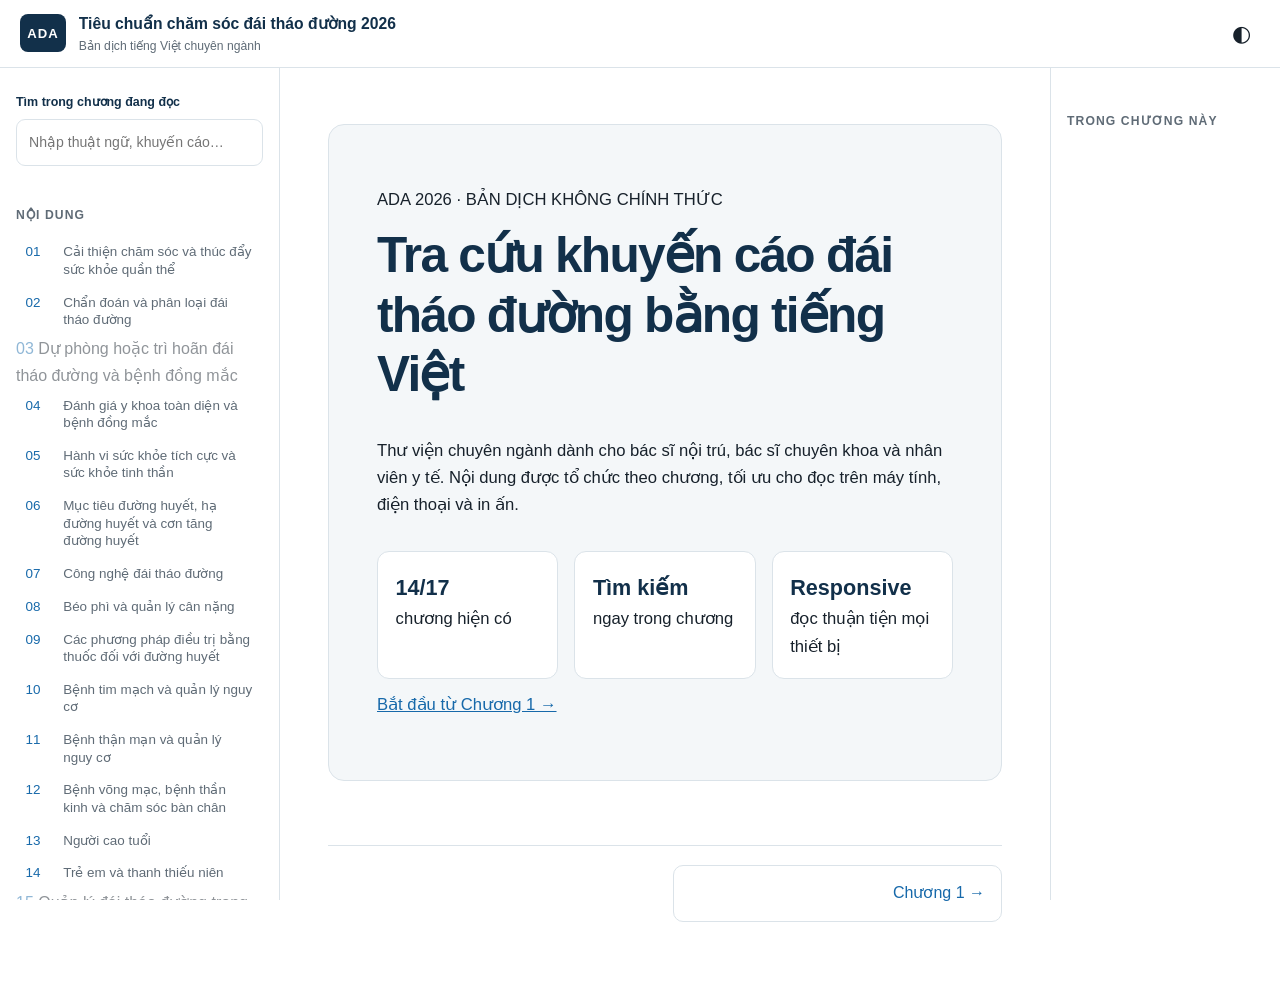
==== index.html @ 83420892 "Make GitHub Pages work from repository root" ====
<!doctype html>
<html lang="vi">
<head>
  <meta charset="utf-8">
  <meta name="viewport" content="width=device-width, initial-scale=1">
  <meta name="description" content="Bản dịch tiếng Việt chuyên ngành của Standards of Care in Diabetes 2026.">
  <title>ADA 2026 | Bản dịch tiếng Việt chuyên ngành</title>
  <link rel="stylesheet" href="assets/styles.css">
</head>
<body>
  <a class="skip-link" href="#document">Đi đến nội dung</a>
  <header class="topbar">
    <button class="menu-button" id="menuButton" aria-label="Mở mục lục" aria-expanded="false">☰</button>
    <a class="brand" href="#/">
      <span class="brand-mark">ADA</span>
      <span><strong>Tiêu chuẩn chăm sóc đái tháo đường 2026</strong><small>Bản dịch tiếng Việt chuyên ngành</small></span>
    </a>
    <button class="theme-button" id="themeButton" aria-label="Đổi giao diện sáng tối">◐</button>
  </header>

  <div class="app-shell">
    <aside class="sidebar" id="sidebar">
      <div class="search-box">
        <label for="searchInput">Tìm trong chương đang đọc</label>
        <input id="searchInput" type="search" placeholder="Nhập thuật ngữ, khuyến cáo…" autocomplete="off">
        <p id="searchStatus" class="search-status" aria-live="polite"></p>
      </div>
      <nav aria-label="Mục lục các chương">
        <h2>Nội dung</h2>
        <ol id="chapterList" class="chapter-list"></ol>
      </nav>
      <div class="sidebar-note">
        <strong>Lưu ý chuyên môn</strong>
        <p>Bản dịch không chính thức, phục vụ học tập. Quyết định điều trị cần dựa trên bản gốc và bối cảnh lâm sàng.</p>
      </div>
    </aside>

    <main class="main" id="main">
      <div class="reading-progress" id="readingProgress"></div>
      <article id="document" class="document" tabindex="-1">
        <div class="loading">Đang tải nội dung…</div>
      </article>
      <nav class="pager" aria-label="Điều hướng chương">
        <a id="previousChapter" class="pager-link" href="#"></a>
        <a id="nextChapter" class="pager-link next" href="#"></a>
      </nav>
    </main>

    <aside class="on-page" aria-label="Mục lục trong chương">
      <h2>Trong chương này</h2>
      <nav id="onPageNav"></nav>
    </aside>
  </div>
  <div class="backdrop" id="backdrop"></div>
  <script src="assets/app.js"></script>
</body>
</html>
---- assets/styles.css ----
:root {
  color-scheme: light;
  --navy: #12304a;
  --blue: #1769aa;
  --cyan: #0b8793;
  --gold: #b8860b;
  --ink: #17212b;
  --muted: #5f6b76;
  --line: #dbe3e9;
  --paper: #fff;
  --wash: #f4f7f9;
  --recommendation: #eef7fb;
  --shadow: 0 10px 30px rgba(18, 48, 74, .09);
}

html[data-theme="dark"] {
  color-scheme: dark;
  --navy: #d8ebff;
  --blue: #77bfff;
  --cyan: #69d6df;
  --gold: #f4c75b;
  --ink: #edf3f7;
  --muted: #aab9c5;
  --line: #314353;
  --paper: #101820;
  --wash: #17232d;
  --recommendation: #142d3a;
  --shadow: none;
}

* { box-sizing: border-box; }
html { scroll-behavior: smooth; }
body { margin: 0; background: var(--paper); color: var(--ink); font-family: Arial, "Segoe UI", sans-serif; line-height: 1.65; }
a { color: var(--blue); }
.skip-link { position: fixed; left: 1rem; top: -4rem; z-index: 100; background: var(--paper); padding: .7rem 1rem; border: 2px solid var(--blue); }
.skip-link:focus { top: 1rem; }
.topbar { position: sticky; top: 0; z-index: 30; height: 68px; display: flex; align-items: center; gap: 1rem; padding: 0 1.25rem; background: color-mix(in srgb, var(--paper) 93%, transparent); border-bottom: 1px solid var(--line); backdrop-filter: blur(14px); }
.brand { display: flex; align-items: center; gap: .8rem; color: var(--ink); text-decoration: none; min-width: 0; }
.brand-mark { display: grid; place-items: center; width: 46px; height: 38px; border-radius: 8px; background: var(--navy); color: var(--paper); font-size: .82rem; font-weight: 800; letter-spacing: .08em; }
.brand strong, .brand small { display: block; white-space: nowrap; overflow: hidden; text-overflow: ellipsis; }
.brand strong { font-size: .98rem; color: var(--navy); }
.brand small { color: var(--muted); font-size: .76rem; }
.menu-button, .theme-button { border: 0; background: transparent; color: var(--ink); font-size: 1.35rem; cursor: pointer; padding: .55rem; border-radius: 8px; }
.theme-button { margin-left: auto; }
.menu-button { display: none; }
.menu-button:hover, .theme-button:hover { background: var(--wash); }

.app-shell { display: grid; grid-template-columns: 280px minmax(0, 850px) 230px; justify-content: center; gap: 2rem; }
.sidebar, .on-page { position: sticky; top: 68px; height: calc(100vh - 68px); overflow: auto; padding: 1.5rem 1rem 2rem; }
.sidebar { border-right: 1px solid var(--line); }
.on-page { border-left: 1px solid var(--line); }
.sidebar h2, .on-page h2 { margin: 1.2rem 0 .65rem; color: var(--muted); font-size: .76rem; letter-spacing: .09em; text-transform: uppercase; }
.search-box label { display: block; margin-bottom: .4rem; font-size: .78rem; font-weight: 700; color: var(--navy); }
.search-box input { width: 100%; border: 1px solid var(--line); border-radius: 9px; background: var(--paper); color: var(--ink); padding: .68rem .75rem; font: inherit; font-size: .88rem; }
.search-box input:focus { outline: 3px solid color-mix(in srgb, var(--blue) 25%, transparent); border-color: var(--blue); }
.search-status { min-height: 1.2em; margin: .35rem 0 0; color: var(--muted); font-size: .75rem; }
.chapter-list { list-style: none; margin: 0; padding: 0; }
.chapter-list a { display: grid; grid-template-columns: 2rem 1fr; gap: .35rem; padding: .48rem .6rem; border-radius: 8px; color: var(--muted); font-size: .84rem; line-height: 1.3; text-decoration: none; }
.chapter-list a:hover { background: var(--wash); color: var(--blue); }
.chapter-list a.active { background: var(--recommendation); color: var(--navy); font-weight: 700; }
.chapter-list .number { color: var(--blue); font-variant-numeric: tabular-nums; }
.chapter-list .unavailable { opacity: .48; cursor: default; }
.sidebar-note { margin-top: 1.5rem; padding: .9rem; border-left: 3px solid var(--gold); background: var(--wash); font-size: .78rem; }
.sidebar-note p { margin: .35rem 0 0; }

.main { min-width: 0; padding: 0 1rem 4rem; }
.reading-progress { position: fixed; top: 67px; left: 0; z-index: 40; width: 0; height: 3px; background: linear-gradient(90deg, var(--blue), var(--cyan)); }
.document { padding-top: 3.5rem; font-family: Arial, "Segoe UI", sans-serif; font-size: 1.04rem; }
.document > :first-child { margin-top: 0; }
.document h1, .document h2, .document h3 { font-family: Inter, "Segoe UI", Arial, sans-serif; line-height: 1.2; color: var(--navy); scroll-margin-top: 88px; }
.document h1 { margin: 0 0 2rem; padding-bottom: 1rem; border-bottom: 1px solid var(--line); font-size: clamp(2rem, 4vw, 3.1rem); letter-spacing: -.035em; }
.document h2 { margin: 3.2rem 0 1rem; font-size: 1.65rem; }
.document h3 { margin: 2rem 0 .8rem; color: var(--blue); font-size: 1.2rem; }
.document p { margin: .8rem 0; text-align: left; hyphens: none; letter-spacing: normal; word-spacing: normal; }
.document strong { color: var(--navy); }
.document blockquote { margin: 1.4rem 0; padding: .5rem 1.2rem; border-left: 4px solid var(--cyan); background: var(--recommendation); }
.document ul, .document ol { padding-left: 1.45rem; }
.document li { margin: .35rem 0; }
.table-wrap { max-width: 100%; overflow-x: auto; margin: 1.4rem 0 2rem; border: 1px solid var(--line); border-radius: 10px; box-shadow: var(--shadow); }
.document table { width: 100%; border-collapse: collapse; min-width: 680px; font-family: Inter, "Segoe UI", Arial, sans-serif; font-size: .82rem; line-height: 1.4; }
.document th { background: var(--navy); color: var(--paper); text-align: left; }
.document th, .document td { padding: .7rem .75rem; border: 1px solid var(--line); vertical-align: top; }
.document tr:nth-child(even) td { background: var(--wash); }
.document mark { background: #ffe58f; color: #171717; padding: 0 .08em; border-radius: 2px; }
.loading, .error, .landing { padding: 3rem; border: 1px solid var(--line); border-radius: 16px; background: var(--wash); font-family: Inter, "Segoe UI", Arial, sans-serif; }
.landing h1 { border: 0; padding: 0; }
.landing-grid { display: grid; grid-template-columns: repeat(3, 1fr); gap: 1rem; margin-top: 2rem; }
.landing-card { padding: 1.1rem; border: 1px solid var(--line); border-radius: 12px; background: var(--paper); }
.landing-card strong { display: block; font-size: 1.35rem; }
.pager { display: grid; grid-template-columns: 1fr 1fr; gap: 1rem; margin-top: 4rem; padding-top: 1.2rem; border-top: 1px solid var(--line); }
.pager-link { padding: .9rem 1rem; border: 1px solid var(--line); border-radius: 10px; text-decoration: none; }
.pager-link:empty { visibility: hidden; }
.pager-link.next { text-align: right; }
.on-page nav a { display: block; padding: .28rem 0 .28rem .7rem; border-left: 2px solid var(--line); color: var(--muted); font-size: .78rem; line-height: 1.35; text-decoration: none; }
.on-page nav a:hover { color: var(--blue); border-color: var(--blue); }
.backdrop { display: none; }

@media (max-width: 1180px) {
  .app-shell { grid-template-columns: 260px minmax(0, 850px); }
  .on-page { display: none; }
}
@media (max-width: 780px) {
  .menu-button { display: block; }
  .app-shell { display: block; }
  .sidebar { position: fixed; z-index: 50; top: 68px; left: 0; width: min(88vw, 330px); transform: translateX(-105%); transition: transform .22s ease; background: var(--paper); box-shadow: var(--shadow); }
  .sidebar.open { transform: translateX(0); }
  .backdrop.open { display: block; position: fixed; inset: 68px 0 0; z-index: 45; background: rgba(0,0,0,.35); }
  .brand strong { font-size: .85rem; }
  .brand small { display: none; }
  .document { padding-top: 2rem; font-size: 1rem; }
  .document p { text-align: left; }
  .landing-grid { grid-template-columns: 1fr; }
}
@media print {
  .topbar, .sidebar, .on-page, .pager, .reading-progress { display: none !important; }
  .app-shell { display: block; }
  .main { padding: 0; }
  .document { font-size: 10.5pt; }
  .document h2, .document h3 { break-after: avoid; }
  .table-wrap { overflow: visible; box-shadow: none; }
  .document table { min-width: 0; font-size: 7.5pt; }
}
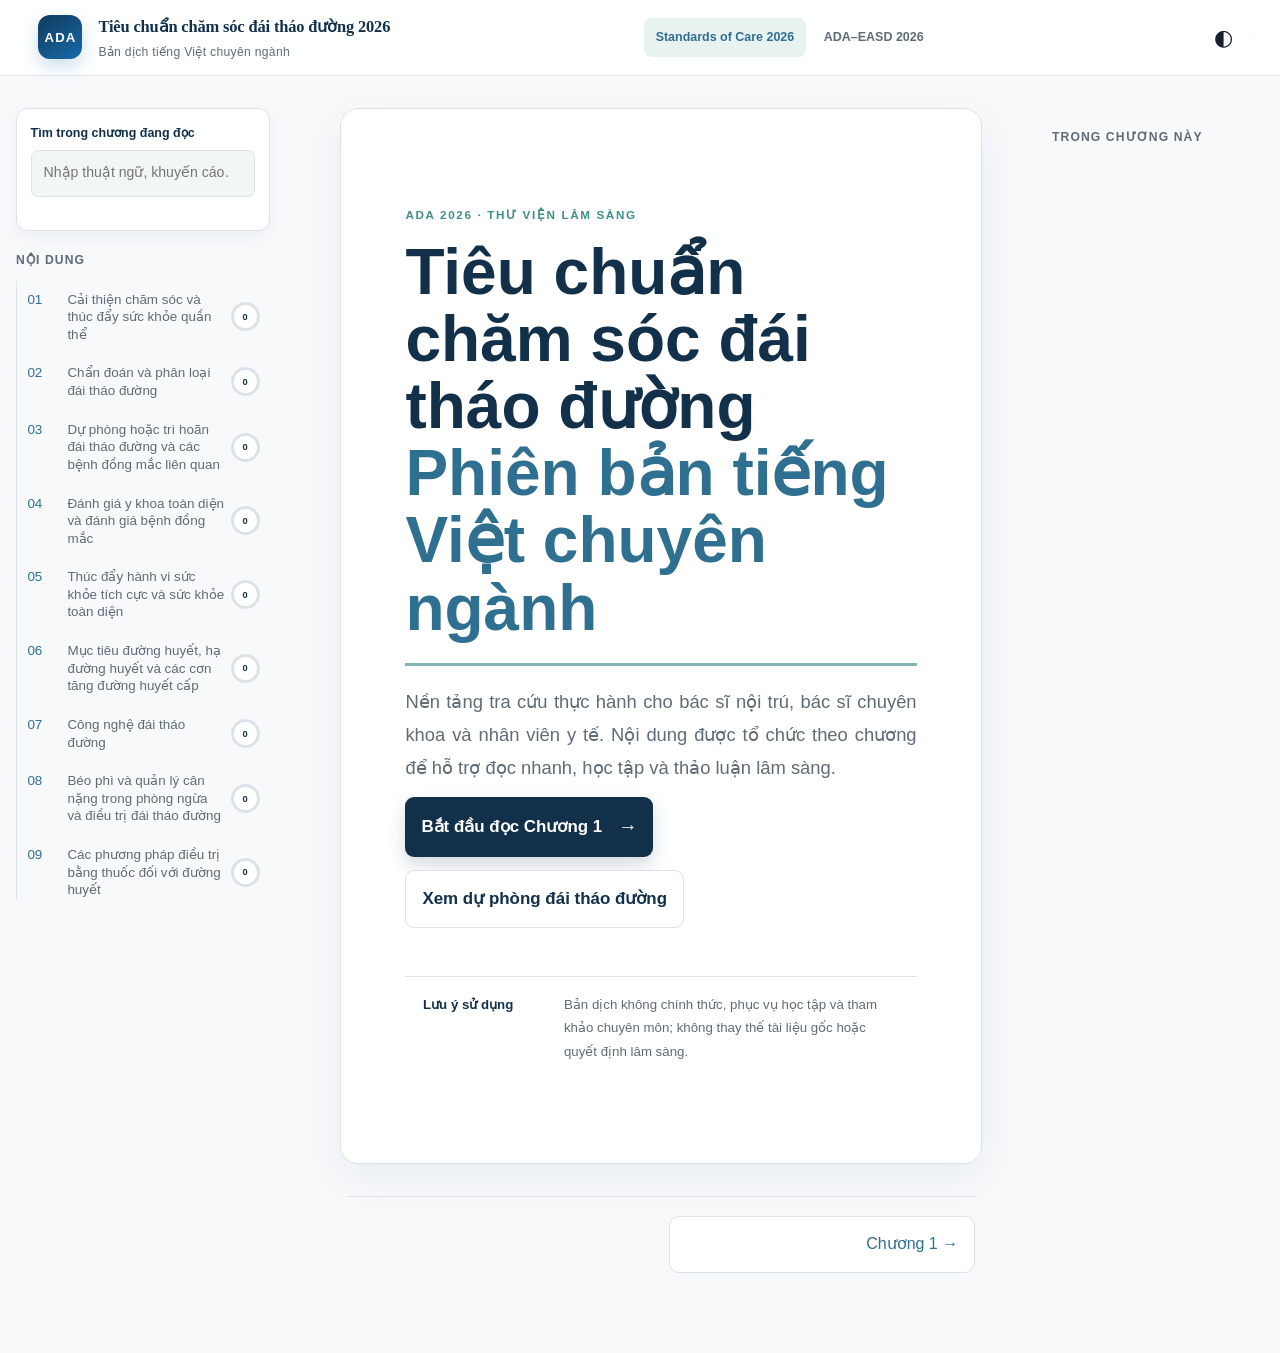
==== commit 12dbaaec: "Add ADA EASD consensus translation tab" ====
--- a/index.html
+++ b/index.html
@@ -15,6 +15,10 @@
       <span class="brand-mark">ADA</span>
       <span><strong>Tiêu chuẩn chăm sóc đái tháo đường 2026</strong><small>Bản dịch tiếng Việt chuyên ngành</small></span>
     </a>
+    <nav class="top-tabs" aria-label="Tài liệu">
+      <a class="top-tab active" href="#/">Standards of Care 2026</a>
+      <a class="top-tab" href="consensus.html">ADA–EASD 2026</a>
+    </nav>
     <button class="theme-button" id="themeButton" aria-label="Đổi giao diện sáng tối">◐</button>
   </header>
 
--- a/assets/styles.css
+++ b/assets/styles.css
@@ -1,15 +1,15 @@
 :root {
   color-scheme: light;
   --navy: #12304a;
-  --blue: #1769aa;
-  --cyan: #0b8793;
-  --gold: #b8860b;
+  --blue: #2f6f8f;
+  --cyan: #3d8f8a;
+  --gold: #c4873d;
   --ink: #17212b;
   --muted: #5f6b76;
   --line: #dbe3e9;
   --paper: #fff;
-  --wash: #f4f7f9;
-  --recommendation: #eef7fb;
+  --wash: #f1f7f5;
+  --recommendation: #edf8f4;
   --shadow: 0 10px 30px rgba(18, 48, 74, .09);
 }
 
@@ -54,6 +54,7 @@
 .search-box input { width: 100%; border: 1px solid var(--line); border-radius: 9px; background: var(--paper); color: var(--ink); padding: .68rem .75rem; font: inherit; font-size: .88rem; }
 .search-box input:focus { outline: 3px solid color-mix(in srgb, var(--blue) 25%, transparent); border-color: var(--blue); }
 .search-status { min-height: 1.2em; margin: .35rem 0 0; color: var(--muted); font-size: .75rem; }
+.global-results { max-height: 48vh; margin-top: .65rem; overflow: auto; border-top: 1px solid var(--line); }.global-results a { display: block; padding: .55rem .25rem; border-bottom: 1px solid var(--line); color: var(--ink); text-decoration: none; font-size: .74rem; line-height: 1.35; }.global-results a:hover { background: var(--wash); }.global-results strong, .global-results span { display: block; }.global-results strong { color: var(--cyan); font-size: .7rem; }.global-results p { margin: .6rem 0; color: var(--muted); font-size: .75rem; }
 .chapter-list { list-style: none; margin: 0; padding: 0; }
 .chapter-list a { display: grid; grid-template-columns: 2rem 1fr; gap: .35rem; padding: .48rem .6rem; border-radius: 8px; color: var(--muted); font-size: .84rem; line-height: 1.3; text-decoration: none; }
 .chapter-list a:hover { background: var(--wash); color: var(--blue); }
@@ -67,6 +68,16 @@
 .reading-progress { position: fixed; top: 67px; left: 0; z-index: 40; width: 0; height: 3px; background: linear-gradient(90deg, var(--blue), var(--cyan)); }
 .document { padding-top: 3.5rem; font-family: Arial, "Segoe UI", sans-serif; font-size: 1.04rem; }
 .document > :first-child { margin-top: 0; }
+.chapter-tools { position: sticky; top: 88px; z-index: 8; display: flex; align-items: center; gap: .75rem; margin: -2rem 0 2rem; padding: .7rem .8rem .7rem .95rem; border: 1px solid color-mix(in srgb, #fff 70%, var(--cyan)); border-radius: 16px; background: color-mix(in srgb, var(--paper) 58%, transparent); box-shadow: 0 12px 28px rgba(18,48,74,.1), inset 0 1px 0 rgba(255,255,255,.8); backdrop-filter: blur(18px) saturate(155%); -webkit-backdrop-filter: blur(18px) saturate(155%); overflow: hidden; font-size: .8rem; }
+.chapter-tools::before { content: ""; position: absolute; inset: 0; pointer-events: none; background: linear-gradient(110deg, rgba(255,255,255,.34), transparent 38%, rgba(61,143,138,.08)); }
+.chapter-tools > * { position: relative; z-index: 1; }
+.chapter-tools label { display: inline-flex; align-items: center; gap: .45rem; color: var(--navy); font-weight: 700; }
+.chapter-tools input { width: 1rem; height: 1rem; accent-color: var(--cyan); }
+.chapter-tools button { margin-left: auto; border: 1px solid color-mix(in srgb, var(--gold) 55%, var(--line)); border-radius: 7px; padding: .42rem .65rem; background: color-mix(in srgb, var(--gold) 13%, var(--paper)); color: #8a5a21; cursor: pointer; font: inherit; font-weight: 700; }
+.chapter-tools button:hover { border-color: var(--gold); background: color-mix(in srgb, var(--gold) 22%, var(--paper)); }
+.progress-ring { --progress: 0deg; display: grid; place-items: center; width: 39px; height: 39px; border-radius: 50%; background: conic-gradient(var(--cyan) var(--progress), var(--line) 0); position: relative; font-size: .62rem; font-weight: 800; color: var(--navy); }
+.progress-ring::after { content: ""; position: absolute; inset: 4px; border-radius: 50%; background: var(--paper); }
+.progress-ring span { position: relative; z-index: 1; }
 .document h1, .document h2, .document h3 { font-family: Inter, "Segoe UI", Arial, sans-serif; line-height: 1.2; color: var(--navy); scroll-margin-top: 88px; }
 .document h1 { margin: 0 0 2rem; padding-bottom: 1rem; border-bottom: 1px solid var(--line); font-size: clamp(2rem, 4vw, 3.1rem); letter-spacing: -.035em; }
 .document h2 { margin: 3.2rem 0 1rem; font-size: 1.65rem; }
@@ -82,6 +93,9 @@
 .document th, .document td { padding: .7rem .75rem; border: 1px solid var(--line); vertical-align: top; }
 .document tr:nth-child(even) td { background: var(--wash); }
 .document mark { background: #ffe58f; color: #171717; padding: 0 .08em; border-radius: 2px; }
+.highlight-toolbar { position: absolute; z-index: 100; border: 1px solid var(--line); border-radius: 7px; padding: .42rem .65rem; background: var(--navy); color: #fff; box-shadow: var(--shadow); cursor: pointer; font: 700 .8rem Inter, sans-serif; }
+.highlight-toolbar[hidden] { display: none; }
+.document mark.user-highlight { background: #ffe58f; color: inherit; }
 .loading, .error, .landing { padding: 3rem; border: 1px solid var(--line); border-radius: 16px; background: var(--wash); font-family: Inter, "Segoe UI", Arial, sans-serif; }
 .landing h1 { border: 0; padding: 0; }
 .landing-grid { display: grid; grid-template-columns: repeat(3, 1fr); gap: 1rem; margin-top: 2rem; }
@@ -95,9 +109,84 @@
 .on-page nav a:hover { color: var(--blue); border-color: var(--blue); }
 .backdrop { display: none; }
 
+/* Clinical knowledge-base visual system */
+body { background: #f7f9fb; font-family: "Segoe UI", Arial, sans-serif; }
+.topbar { height: 76px; padding: 0 clamp(1rem, 3vw, 3rem); background: color-mix(in srgb, var(--paper) 88%, transparent); border-bottom: 1px solid color-mix(in srgb, var(--line) 75%, transparent); }
+.brand { gap: 1rem; }
+.brand-mark { width: 44px; height: 44px; border-radius: 12px; background: linear-gradient(145deg, #103b5c, #1769aa); box-shadow: 0 7px 18px rgba(23,105,170,.22); }
+.brand strong { font-family: Georgia, "Times New Roman", serif; font-size: 1.03rem; letter-spacing: -.01em; }
+.brand small { margin-top: .1rem; letter-spacing: .025em; }
+.app-shell { grid-template-columns: 286px minmax(0, 880px) 244px; gap: clamp(1.25rem, 3vw, 3rem); max-width: 1510px; margin: 0 auto; }
+.sidebar, .on-page { top: 76px; height: calc(100vh - 76px); padding-top: 2rem; }
+.sidebar { border-right: 0; }
+.on-page { border-left: 0; }
+.search-box { padding: .85rem; border: 1px solid var(--line); background: var(--paper); border-radius: 12px; box-shadow: 0 5px 16px rgba(18,48,74,.05); }
+.search-box input { border-radius: 7px; background: var(--wash); }
+.chapter-list { border-left: 1px solid var(--line); }
+.chapter-list a { grid-template-columns: 2.15rem minmax(0, 1fr) auto; margin: .1rem 0; padding: .62rem .65rem; border-radius: 0 8px 8px 0; }
+.chapter-progress { --chapter-progress: 0deg; align-self: center; display: grid; place-items: center; width: 29px; height: 29px; flex: 0 0 29px; border-radius: 50%; background: conic-gradient(var(--cyan) var(--chapter-progress), var(--line) 0); color: var(--navy); font-size: .58rem; font-variant-numeric: tabular-nums; font-weight: 800; position: relative; }
+.chapter-progress::after { content: ""; position: absolute; inset: 3px; border-radius: 50%; background: var(--paper); }
+.chapter-progress span { position: relative; z-index: 1; }
+.chapter-list a.active .chapter-progress { color: var(--cyan); }
+.chapter-list a.active { box-shadow: inset 3px 0 0 var(--cyan); background: linear-gradient(90deg, var(--recommendation), transparent); }
+.sidebar-note { border: 1px solid color-mix(in srgb, var(--gold) 35%, var(--line)); border-left: 3px solid var(--gold); border-radius: 0 10px 10px 0; background: color-mix(in srgb, #fff9e8 60%, var(--paper)); }
+.main { padding: 0 1rem 5rem; }
+.reading-progress { top: 75px; height: 4px; background: linear-gradient(90deg, #0b8793, #1769aa); }
+.document { margin-top: 2rem; padding: clamp(2rem, 4vw, 4.8rem) clamp(1.2rem, 5vw, 5.5rem); background: var(--paper); border: 1px solid var(--line); border-radius: 18px; box-shadow: 0 14px 40px rgba(18,48,74,.06); font-size: 1.06rem; line-height: 1.78; }
+.document .loading { min-height: 260px; display: flex; flex-direction: column; align-items: center; justify-content: center; gap: .9rem; padding: 2rem; border: 0; border-radius: 0; background: color-mix(in srgb, var(--wash) 82%, var(--paper)); color: var(--muted); font-size: 0; }
+.document .loading::before { content: ""; width: 2.2rem; height: 2.2rem; border: 3px solid color-mix(in srgb, var(--cyan) 20%, transparent); border-top-color: var(--cyan); border-right-color: var(--blue); border-radius: 50%; animation: loading-spin .8s linear infinite; }
+.document .loading::after { content: "Đang tải nội dung…"; font-size: .95rem; }
+.main:has(.document .loading) .pager { display: none; }
+@keyframes loading-spin { to { transform: rotate(360deg); } }
+@media (prefers-reduced-motion: reduce) { .document .loading::before { animation-duration: 1.8s; } }
+.top-tabs { display: flex; align-items: center; gap: .35rem; margin-left: auto; margin-right: 1rem; }
+.top-tab { color: var(--muted); text-decoration: none; font-size: .78rem; font-weight: 700; padding: .55rem .75rem; border-radius: 8px; white-space: nowrap; }
+.top-tab:hover { color: var(--blue); background: var(--wash); }.top-tab.active { color: var(--blue); background: color-mix(in srgb, var(--cyan) 12%, var(--paper)); }
+.standalone-document { max-width: 920px; margin: 4rem auto; padding: clamp(2rem, 6vw, 5rem); background: var(--paper); border: 1px solid var(--line); border-radius: 20px; box-shadow: var(--shadow); }
+.standalone-document h1 { max-width: 760px; margin: .5rem 0 1.2rem; color: var(--navy); font-family: Georgia, "Times New Roman", serif; font-size: clamp(2.4rem, 6vw, 4.8rem); line-height: 1.03; letter-spacing: -.035em; }.standalone-lead { max-width: 720px; color: var(--muted); font-size: 1.15rem; line-height: 1.7; }.translation-status { display: flex; gap: 1rem; align-items: flex-start; margin: 3rem 0 2rem; padding: 1.2rem; border: 1px solid color-mix(in srgb, var(--cyan) 35%, var(--line)); border-radius: 14px; background: color-mix(in srgb, var(--cyan) 8%, var(--paper)); }.status-icon { display: grid; place-items: center; width: 2.25rem; height: 2.25rem; border: 2px solid var(--cyan); border-radius: 50%; color: var(--cyan); font-size: 1.3rem; }.translation-status strong { color: var(--navy); }.translation-status p { margin: .35rem 0 0; color: var(--muted); line-height: 1.55; }.document-meta { display: grid; grid-template-columns: repeat(3, 1fr); gap: 1rem; padding: 1.25rem 0; border-top: 1px solid var(--line); border-bottom: 1px solid var(--line); }.document-meta span { display: block; margin-bottom: .35rem; color: var(--muted); font-size: .75rem; text-transform: uppercase; letter-spacing: .08em; }.document-meta strong { color: var(--navy); font-size: .9rem; }.standalone-actions { margin-top: 2rem; }.standalone-note { margin-top: 3rem; color: var(--muted); font-size: .82rem; line-height: 1.6; }
+@media (max-width: 700px) { .top-tabs { order: 3; width: 100%; margin: .4rem 0 0; overflow-x: auto; }.topbar { flex-wrap: wrap; }.standalone-document { margin: 1.5rem .8rem; padding: 1.5rem; }.document-meta { grid-template-columns: 1fr; gap: .9rem; } }
+.document h1 { font-family: Georgia, "Times New Roman", serif; font-weight: 700; font-size: clamp(2.25rem, 4.5vw, 3.7rem); line-height: 1.07; margin-bottom: 2.8rem; padding-bottom: 1.35rem; border-bottom: 3px solid color-mix(in srgb, var(--cyan) 55%, var(--line)); }
+.document h2 { margin-top: 4rem; padding-top: .35rem; font-size: 1.75rem; letter-spacing: -.025em; }
+.document h3 { margin-top: 2.5rem; color: var(--cyan); font-size: 1.1rem; letter-spacing: .015em; text-transform: uppercase; }
+.document p { max-width: 76ch; }
+.document .recommendation { max-width: none; margin: 1rem 0; padding: 1rem 1.15rem; border: 1px solid color-mix(in srgb, var(--cyan) 30%, var(--line)); border-left: 4px solid var(--cyan); border-radius: 0 10px 10px 0; background: linear-gradient(90deg, color-mix(in srgb, var(--recommendation) 85%, var(--paper)), var(--paper)); }
+.document .recommendation strong:first-child { color: var(--cyan); }
+.on-page nav { border-left: 1px solid var(--line); }
+.on-page nav a { margin: .15rem 0; border-left: 2px solid transparent; padding: .4rem .75rem; }
+.on-page nav a:hover { background: var(--wash); border-color: var(--cyan); }
+.pager { margin: 2rem .4rem 0; }
+.pager-link { background: var(--paper); transition: transform .16s ease, box-shadow .16s ease; }
+.pager-link:hover { transform: translateY(-2px); box-shadow: var(--shadow); }
+.landing { border: 0; background: transparent; padding: clamp(1rem, 3vw, 2rem) 0; }
+.landing .eyebrow { color: var(--cyan); font-size: .73rem; font-weight: 800; letter-spacing: .14em; }
+.landing h1 { max-width: 760px; margin: .5rem 0 1.25rem; font-family: Georgia, "Times New Roman", serif; font-size: clamp(2.5rem, 5vw, 4.4rem); line-height: 1.05; letter-spacing: -.045em; }
+.landing h1 span { color: var(--blue); }
+.landing-lead { max-width: 65ch; font-size: 1.15rem; color: var(--muted); }
+.landing-grid { margin: 2.6rem 0 1.6rem; gap: 1rem; }
+.landing-card { min-height: 135px; padding: 1.35rem; border: 1px solid var(--line); border-radius: 14px; background: var(--paper); box-shadow: 0 8px 22px rgba(18,48,74,.05); }
+.landing-card strong { margin-bottom: .45rem; color: var(--navy); font-family: Georgia, serif; font-size: 2rem; }
+.landing-card strong small { margin-left: .35rem; color: var(--muted); font: 600 .8rem "Segoe UI", sans-serif; }
+.landing-card span { color: var(--muted); font-size: .88rem; }
+.landing-actions { display: flex; flex-wrap: wrap; gap: .8rem; align-items: center; }
+.primary-action, .secondary-action { display: inline-flex; align-items: center; gap: 1rem; border-radius: 9px; padding: .8rem 1rem; text-decoration: none; font-weight: 700; }
+.primary-action { background: var(--navy); color: white; box-shadow: 0 8px 18px rgba(18,48,74,.18); }
+.primary-action span { font-size: 1.2rem; }
+.secondary-action { border: 1px solid var(--line); color: var(--navy); background: var(--paper); }
+.landing-disclaimer { display: grid; grid-template-columns: 125px 1fr; gap: 1rem; margin-top: 3rem; padding: 1rem 1.1rem; border-top: 1px solid var(--line); color: var(--muted); font-size: .83rem; }
+html[data-theme="dark"] body { background: #0d151d; }
+html[data-theme="dark"] .document mark { background: #d8b84f; color: #15212b; }
+html[data-theme="dark"] .document mark.user-highlight { background: #d8b84f; color: #15212b; }
+html[data-theme="dark"] .chapter-tools { background: rgba(20,35,45,.72); border-color: rgba(160,220,215,.28); box-shadow: 0 12px 28px rgba(0,0,0,.25), inset 0 1px 0 rgba(255,255,255,.12); }
+.landing h1, .document h1, .document h2 { font-family: Cambria, "Times New Roman", serif; font-kerning: normal; font-variant-ligatures: none; letter-spacing: normal; word-spacing: normal; }
+.home-link { display: inline-flex; align-items: center; gap: .35rem; color: var(--blue); text-decoration: none; font-weight: 800; white-space: nowrap; }.home-link:hover { color: var(--cyan); }.current-location { display: flex; align-items: center; gap: .9rem; max-width: 700px; margin: 1.8rem 0; padding: .9rem 1rem; border: 1px solid color-mix(in srgb, var(--cyan) 35%, var(--line)); border-radius: 12px; background: color-mix(in srgb, var(--recommendation) 75%, var(--paper)); }.current-location span { color: var(--muted); font-size: .76rem; font-weight: 800; text-transform: uppercase; letter-spacing: .08em; }.current-location strong { flex: 1; color: var(--navy); font-size: .9rem; }.current-location a { color: var(--blue); font-size: .82rem; font-weight: 800; text-decoration: none; white-space: nowrap; }
+.landing, .landing h1, .document { font-family: "Segoe UI", "Arial Unicode MS", Arial, sans-serif; }
+.landing h1 { font-family: "Segoe UI", "Arial Unicode MS", Arial, sans-serif; font-kerning: normal; letter-spacing: normal; font-weight: 750; }
+.document h1, .document h2 { font-family: "Segoe UI", "Arial Unicode MS", Arial, sans-serif; font-kerning: normal; letter-spacing: normal; font-weight: 750; }
+.document p { text-align: justify; text-justify: inter-word; }
+
 @media (max-width: 1180px) {
   .app-shell { grid-template-columns: 260px minmax(0, 850px); }
-  .on-page { display: none; }
+  .on-page { display: block; position: static; height: auto; max-width: 850px; margin: 0 auto; padding: 1rem; border-top: 1px solid var(--line); }
 }
 @media (max-width: 780px) {
   .menu-button { display: block; }
@@ -108,11 +197,11 @@
   .brand strong { font-size: .85rem; }
   .brand small { display: none; }
   .document { padding-top: 2rem; font-size: 1rem; }
-  .document p { text-align: left; }
+  .document p { text-align: justify; text-justify: inter-word; }
   .landing-grid { grid-template-columns: 1fr; }
 }
 @media print {
-  .topbar, .sidebar, .on-page, .pager, .reading-progress { display: none !important; }
+  .skip-link, .topbar, .sidebar, .on-page, .pager, .reading-progress { display: none !important; }
   .app-shell { display: block; }
   .main { padding: 0; }
   .document { font-size: 10.5pt; }
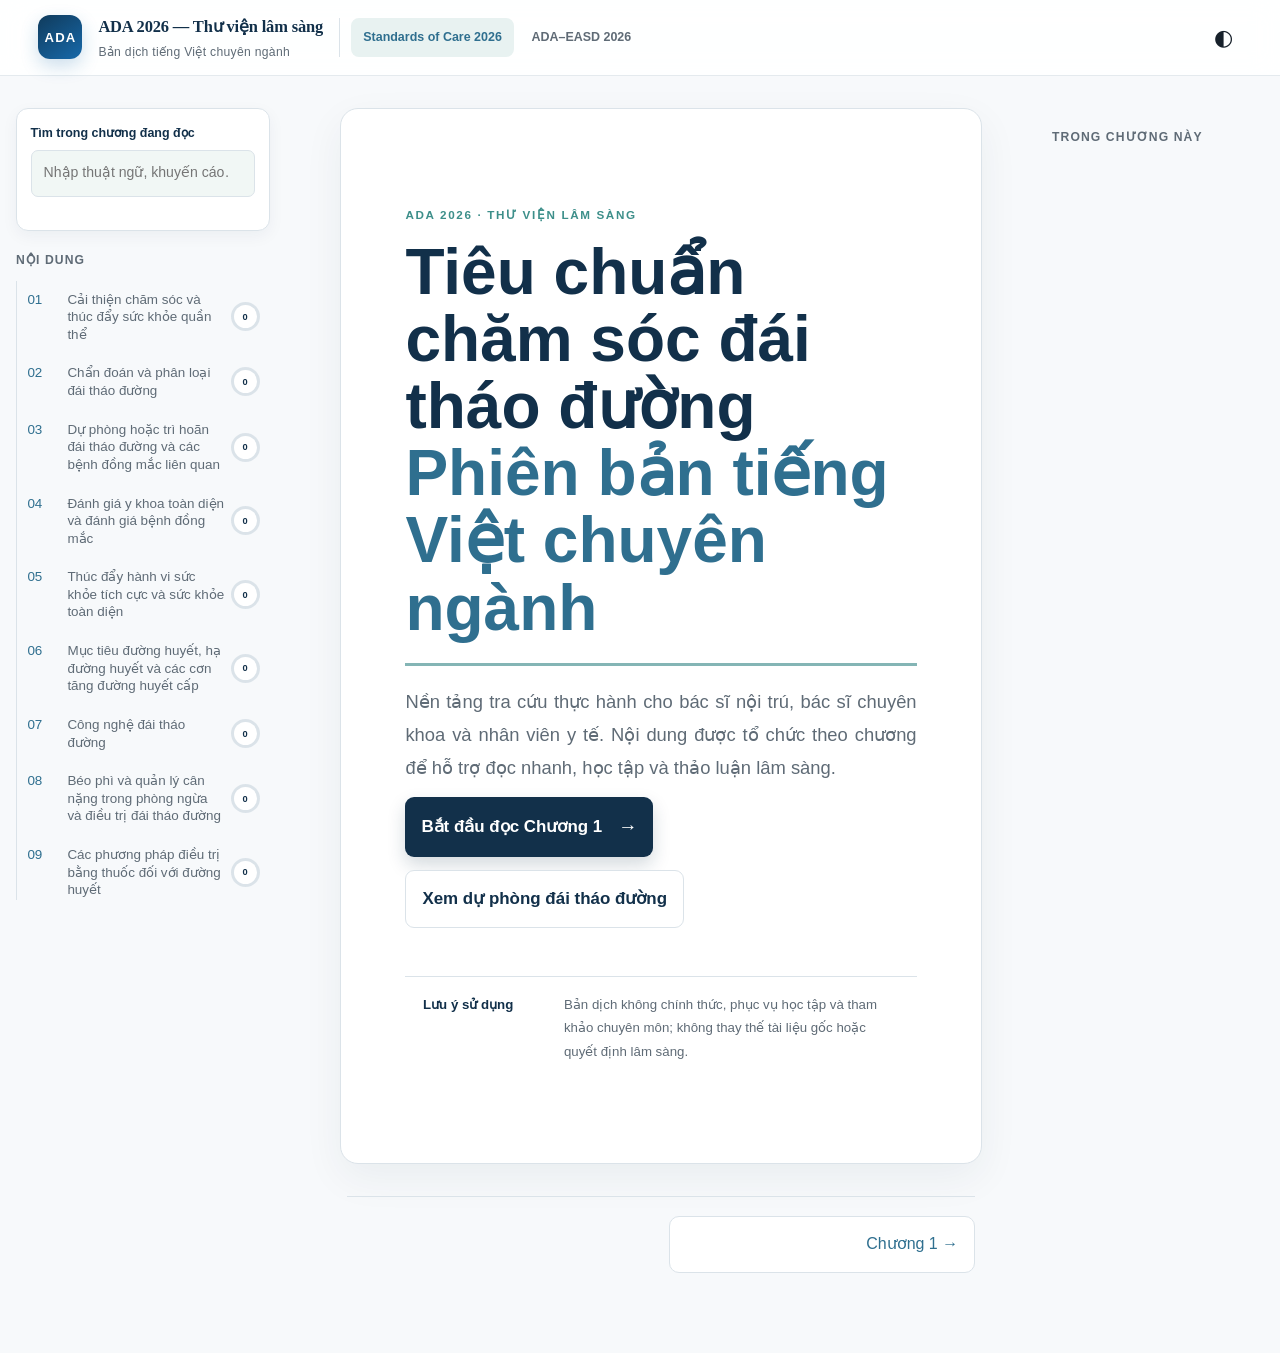
==== commit d759e54e: "Stabilize Vietnamese headings and header identity" ====
--- a/index.html
+++ b/index.html
@@ -13,7 +13,7 @@
     <button class="menu-button" id="menuButton" aria-label="Mở mục lục" aria-expanded="false">☰</button>
     <a class="brand" href="#/">
       <span class="brand-mark">ADA</span>
-      <span><strong>Tiêu chuẩn chăm sóc đái tháo đường 2026</strong><small>Bản dịch tiếng Việt chuyên ngành</small></span>
+      <span><strong>ADA 2026 — Thư viện lâm sàng</strong><small>Bản dịch tiếng Việt chuyên ngành</small></span>
     </a>
     <nav class="top-tabs" aria-label="Tài liệu">
       <a class="top-tab active" href="#/">Standards of Care 2026</a>
@@ -59,3 +59,4 @@
   <script src="assets/app.js"></script>
 </body>
 </html>
+
--- a/assets/styles.css
+++ b/assets/styles.css
@@ -139,10 +139,10 @@
 .main:has(.document .loading) .pager { display: none; }
 @keyframes loading-spin { to { transform: rotate(360deg); } }
 @media (prefers-reduced-motion: reduce) { .document .loading::before { animation-duration: 1.8s; } }
-.top-tabs { display: flex; align-items: center; gap: .35rem; margin-left: auto; margin-right: 1rem; }
+.top-tabs { display: flex; align-items: center; gap: .35rem; margin: 0; padding-left: .7rem; border-left: 1px solid var(--line); }
 .top-tab { color: var(--muted); text-decoration: none; font-size: .78rem; font-weight: 700; padding: .55rem .75rem; border-radius: 8px; white-space: nowrap; }
 .top-tab:hover { color: var(--blue); background: var(--wash); }.top-tab.active { color: var(--blue); background: color-mix(in srgb, var(--cyan) 12%, var(--paper)); }
-.standalone-document { max-width: 920px; margin: 4rem auto; padding: clamp(2rem, 6vw, 5rem); background: var(--paper); border: 1px solid var(--line); border-radius: 20px; box-shadow: var(--shadow); }
+.consensus-main { max-width: 1120px; margin: 0 auto; }.standalone-document { max-width: 920px; margin: 2rem auto 4rem; padding: clamp(2rem, 6vw, 5rem); background: var(--paper); border: 1px solid var(--line); border-radius: 18px; box-shadow: var(--shadow); }
 .standalone-document h1 { max-width: 760px; margin: .5rem 0 1.2rem; color: var(--navy); font-family: Georgia, "Times New Roman", serif; font-size: clamp(2.4rem, 6vw, 4.8rem); line-height: 1.03; letter-spacing: -.035em; }.standalone-lead { max-width: 720px; color: var(--muted); font-size: 1.15rem; line-height: 1.7; }.translation-status { display: flex; gap: 1rem; align-items: flex-start; margin: 3rem 0 2rem; padding: 1.2rem; border: 1px solid color-mix(in srgb, var(--cyan) 35%, var(--line)); border-radius: 14px; background: color-mix(in srgb, var(--cyan) 8%, var(--paper)); }.status-icon { display: grid; place-items: center; width: 2.25rem; height: 2.25rem; border: 2px solid var(--cyan); border-radius: 50%; color: var(--cyan); font-size: 1.3rem; }.translation-status strong { color: var(--navy); }.translation-status p { margin: .35rem 0 0; color: var(--muted); line-height: 1.55; }.document-meta { display: grid; grid-template-columns: repeat(3, 1fr); gap: 1rem; padding: 1.25rem 0; border-top: 1px solid var(--line); border-bottom: 1px solid var(--line); }.document-meta span { display: block; margin-bottom: .35rem; color: var(--muted); font-size: .75rem; text-transform: uppercase; letter-spacing: .08em; }.document-meta strong { color: var(--navy); font-size: .9rem; }.standalone-actions { margin-top: 2rem; }.standalone-note { margin-top: 3rem; color: var(--muted); font-size: .82rem; line-height: 1.6; }
 @media (max-width: 700px) { .top-tabs { order: 3; width: 100%; margin: .4rem 0 0; overflow-x: auto; }.topbar { flex-wrap: wrap; }.standalone-document { margin: 1.5rem .8rem; padding: 1.5rem; }.document-meta { grid-template-columns: 1fr; gap: .9rem; } }
 .document h1 { font-family: Georgia, "Times New Roman", serif; font-weight: 700; font-size: clamp(2.25rem, 4.5vw, 3.7rem); line-height: 1.07; margin-bottom: 2.8rem; padding-bottom: 1.35rem; border-bottom: 3px solid color-mix(in srgb, var(--cyan) 55%, var(--line)); }
@@ -207,5 +207,13 @@
   .document { font-size: 10.5pt; }
   .document h2, .document h3 { break-after: avoid; }
   .table-wrap { overflow: visible; box-shadow: none; }
-  .document table { min-width: 0; font-size: 7.5pt; }
-}
+.document table { min-width: 0; font-size: 7.5pt; }
+}
+
+/* Keep core reading headings on the font family with the most reliable Vietnamese rendering. */
+.landing h1, .document h1, .document h2 {
+  font-family: "Segoe UI", "Arial Unicode MS", Arial, sans-serif;
+  font-kerning: normal;
+  letter-spacing: normal;
+  word-spacing: normal;
+}
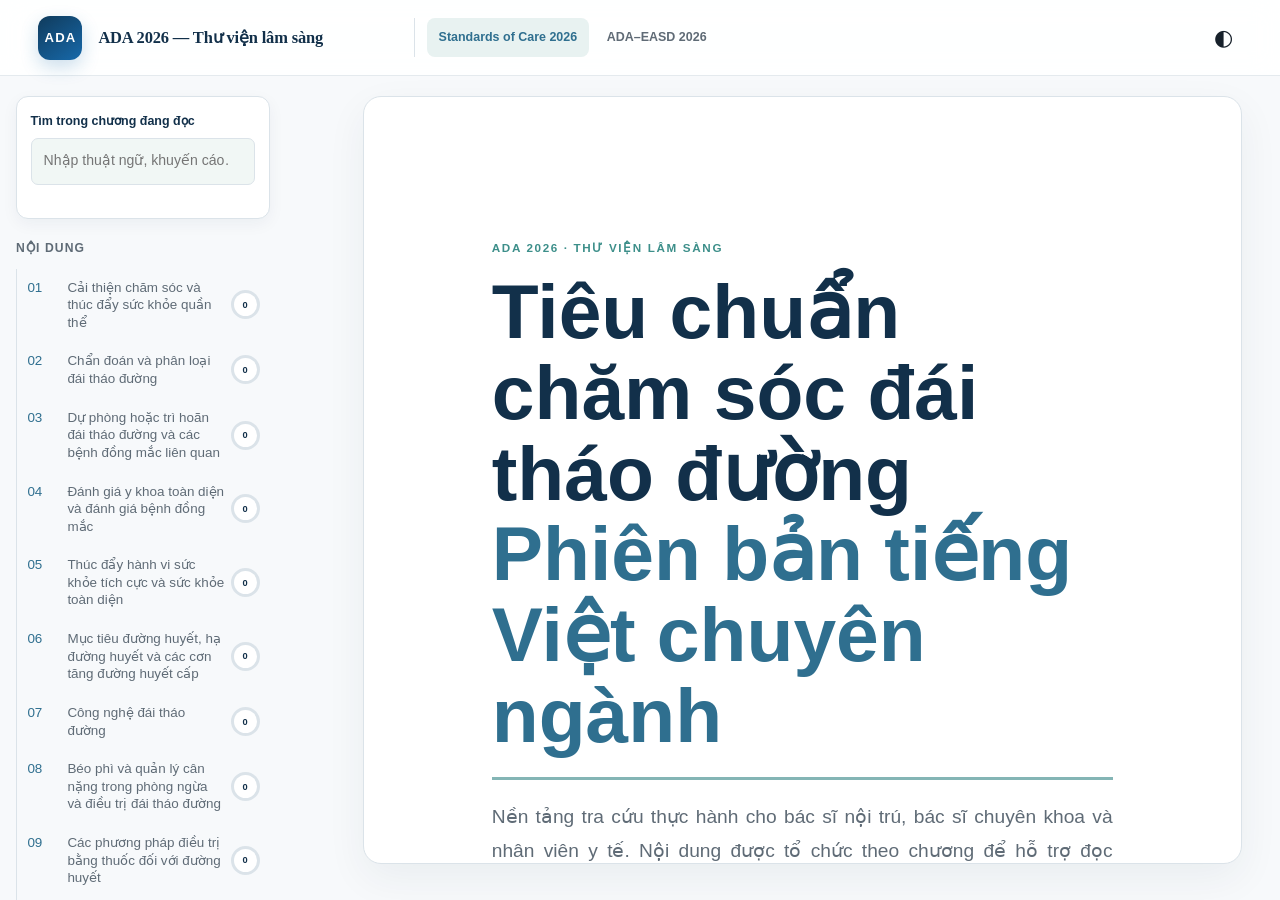
==== commit ac8b8175: "Remove redundant header subtitle" ====
--- a/index.html
+++ b/index.html
@@ -13,7 +13,7 @@
     <button class="menu-button" id="menuButton" aria-label="Mở mục lục" aria-expanded="false">☰</button>
     <a class="brand" href="#/">
       <span class="brand-mark">ADA</span>
-      <span><strong>ADA 2026 — Thư viện lâm sàng</strong><small>Bản dịch tiếng Việt chuyên ngành</small></span>
+      <span><strong>ADA 2026 — Thư viện lâm sàng</strong></span>
     </a>
     <nav class="top-tabs" aria-label="Tài liệu">
       <a class="top-tab active" href="#/">Standards of Care 2026</a>
@@ -60,3 +60,4 @@
 </body>
 </html>
 
+
--- a/assets/styles.css
+++ b/assets/styles.css
@@ -35,7 +35,7 @@
 .skip-link { position: fixed; left: 1rem; top: -4rem; z-index: 100; background: var(--paper); padding: .7rem 1rem; border: 2px solid var(--blue); }
 .skip-link:focus { top: 1rem; }
 .topbar { position: sticky; top: 0; z-index: 30; height: 68px; display: flex; align-items: center; gap: 1rem; padding: 0 1.25rem; background: color-mix(in srgb, var(--paper) 93%, transparent); border-bottom: 1px solid var(--line); backdrop-filter: blur(14px); }
-.brand { display: flex; align-items: center; gap: .8rem; color: var(--ink); text-decoration: none; min-width: 0; }
+.brand { display: flex; align-items: center; gap: .8rem; color: var(--ink); text-decoration: none; min-width: 0; flex: 0 0 360px; width: 360px; }
 .brand-mark { display: grid; place-items: center; width: 46px; height: 38px; border-radius: 8px; background: var(--navy); color: var(--paper); font-size: .82rem; font-weight: 800; letter-spacing: .08em; }
 .brand strong, .brand small { display: block; white-space: nowrap; overflow: hidden; text-overflow: ellipsis; }
 .brand strong { font-size: .98rem; color: var(--navy); }
@@ -144,7 +144,7 @@
 .top-tab:hover { color: var(--blue); background: var(--wash); }.top-tab.active { color: var(--blue); background: color-mix(in srgb, var(--cyan) 12%, var(--paper)); }
 .consensus-main { max-width: 1120px; margin: 0 auto; }.standalone-document { max-width: 920px; margin: 2rem auto 4rem; padding: clamp(2rem, 6vw, 5rem); background: var(--paper); border: 1px solid var(--line); border-radius: 18px; box-shadow: var(--shadow); }
 .standalone-document h1 { max-width: 760px; margin: .5rem 0 1.2rem; color: var(--navy); font-family: Georgia, "Times New Roman", serif; font-size: clamp(2.4rem, 6vw, 4.8rem); line-height: 1.03; letter-spacing: -.035em; }.standalone-lead { max-width: 720px; color: var(--muted); font-size: 1.15rem; line-height: 1.7; }.translation-status { display: flex; gap: 1rem; align-items: flex-start; margin: 3rem 0 2rem; padding: 1.2rem; border: 1px solid color-mix(in srgb, var(--cyan) 35%, var(--line)); border-radius: 14px; background: color-mix(in srgb, var(--cyan) 8%, var(--paper)); }.status-icon { display: grid; place-items: center; width: 2.25rem; height: 2.25rem; border: 2px solid var(--cyan); border-radius: 50%; color: var(--cyan); font-size: 1.3rem; }.translation-status strong { color: var(--navy); }.translation-status p { margin: .35rem 0 0; color: var(--muted); line-height: 1.55; }.document-meta { display: grid; grid-template-columns: repeat(3, 1fr); gap: 1rem; padding: 1.25rem 0; border-top: 1px solid var(--line); border-bottom: 1px solid var(--line); }.document-meta span { display: block; margin-bottom: .35rem; color: var(--muted); font-size: .75rem; text-transform: uppercase; letter-spacing: .08em; }.document-meta strong { color: var(--navy); font-size: .9rem; }.standalone-actions { margin-top: 2rem; }.standalone-note { margin-top: 3rem; color: var(--muted); font-size: .82rem; line-height: 1.6; }
-@media (max-width: 700px) { .top-tabs { order: 3; width: 100%; margin: .4rem 0 0; overflow-x: auto; }.topbar { flex-wrap: wrap; }.standalone-document { margin: 1.5rem .8rem; padding: 1.5rem; }.document-meta { grid-template-columns: 1fr; gap: .9rem; } }
+@media (max-width: 700px) { .brand { flex: 1 1 auto; width: auto; }.top-tabs { order: 3; width: 100%; margin: .4rem 0 0; overflow-x: auto; }.topbar { flex-wrap: wrap; }.standalone-document { margin: 1.5rem .8rem; padding: 1.5rem; }.document-meta { grid-template-columns: 1fr; gap: .9rem; } }
 .document h1 { font-family: Georgia, "Times New Roman", serif; font-weight: 700; font-size: clamp(2.25rem, 4.5vw, 3.7rem); line-height: 1.07; margin-bottom: 2.8rem; padding-bottom: 1.35rem; border-bottom: 3px solid color-mix(in srgb, var(--cyan) 55%, var(--line)); }
 .document h2 { margin-top: 4rem; padding-top: .35rem; font-size: 1.75rem; letter-spacing: -.025em; }
 .document h3 { margin-top: 2.5rem; color: var(--cyan); font-size: 1.1rem; letter-spacing: .015em; text-transform: uppercase; }
@@ -217,3 +217,18 @@
   letter-spacing: normal;
   word-spacing: normal;
 }
+
+/* The landing page is a cover, not a constrained reading column. */
+body.is-landing { height: 100vh; overflow: hidden; }
+.is-landing .app-shell { grid-template-columns: 286px minmax(0, 1fr); max-width: 1510px; height: calc(100vh - 76px); overflow: hidden; }
+.is-landing .on-page { display: none; }
+.is-landing .sidebar { height: calc(100vh - 76px); overflow-y: auto; }
+.is-landing .sidebar { padding-top: 1.25rem; }
+.is-landing .main { min-width: 0; max-width: none; margin: 0; padding: 1.25rem clamp(1rem, 3vw, 3rem) 1rem; overflow: hidden; }
+.is-landing .document { height: calc(100vh - 132px); min-height: 0; margin-top: 0; overflow: hidden; }
+.is-landing .landing { max-width: 1120px; margin: 0 auto; padding: clamp(2rem, 6vw, 6rem) clamp(1rem, 5vw, 5rem); }
+.is-landing .landing h1 { max-width: 980px; font-size: clamp(3rem, 6vw, 5.5rem); }
+.is-landing .landing-lead { max-width: 78ch; font-size: 1.2rem; }
+.is-landing .pager { display: none; }
+@media (max-width: 700px) { body.is-landing { height: auto; overflow: auto; } .is-landing .app-shell { display: block; height: auto; overflow: visible; }.is-landing .sidebar { height: auto; max-height: 35vh; }.is-landing .main { overflow: visible; }.is-landing .document { height: auto; min-height: calc(100vh - 112px); overflow: visible; } }
+
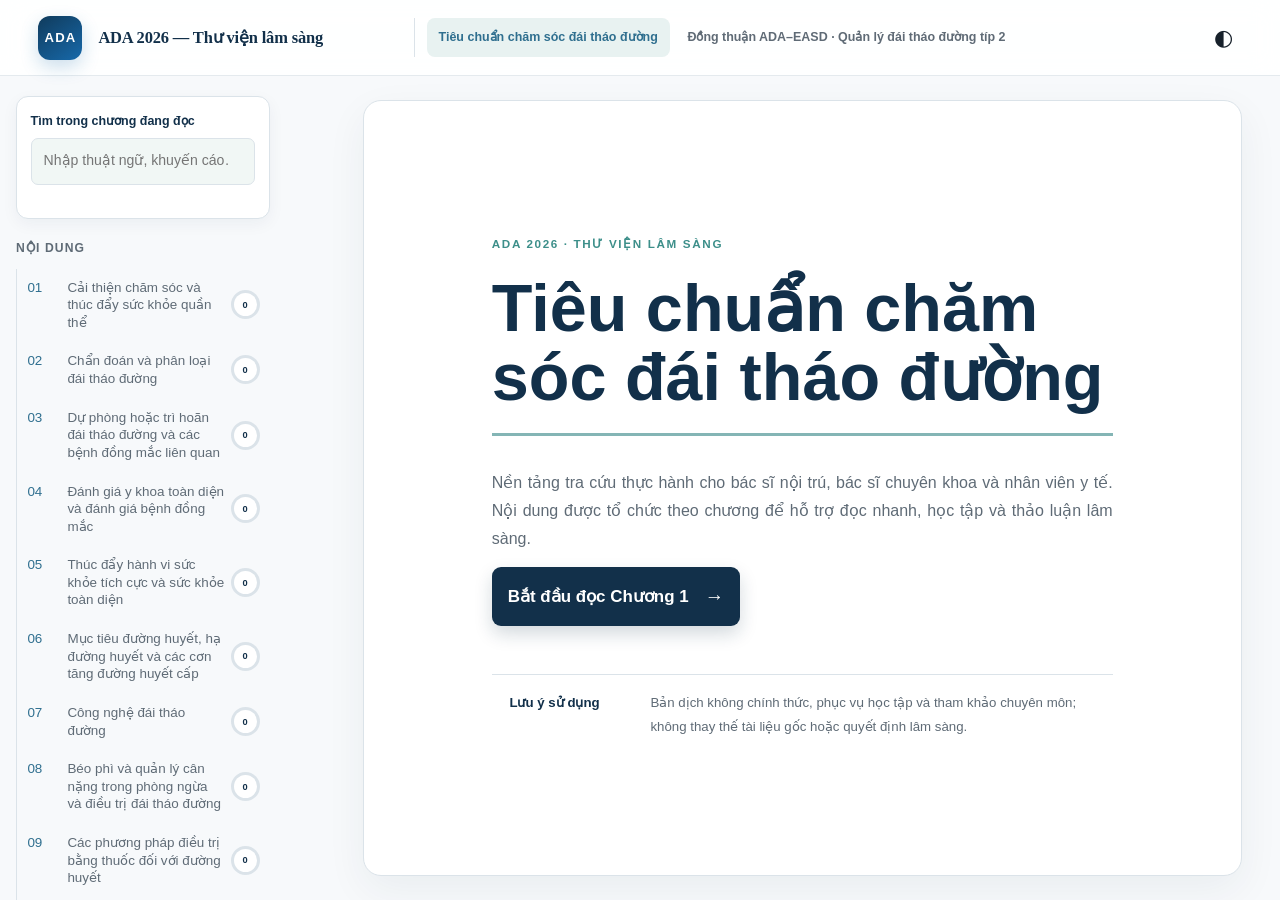
==== commit 1fd00fe7: "Clarify document tab titles" ====
--- a/index.html
+++ b/index.html
@@ -16,8 +16,8 @@
       <span><strong>ADA 2026 — Thư viện lâm sàng</strong></span>
     </a>
     <nav class="top-tabs" aria-label="Tài liệu">
-      <a class="top-tab active" href="#/">Standards of Care 2026</a>
-      <a class="top-tab" href="consensus.html">ADA–EASD 2026</a>
+      <a class="top-tab active" href="#/">Tiêu chuẩn chăm sóc đái tháo đường</a>
+      <a class="top-tab" href="consensus.html">Đồng thuận ADA–EASD · Quản lý đái tháo đường típ 2</a>
     </nav>
     <button class="theme-button" id="themeButton" aria-label="Đổi giao diện sáng tối">◐</button>
   </header>
@@ -61,3 +61,4 @@
 </html>
 
 
+
--- a/assets/styles.css
+++ b/assets/styles.css
@@ -142,7 +142,7 @@
 .top-tabs { display: flex; align-items: center; gap: .35rem; margin: 0; padding-left: .7rem; border-left: 1px solid var(--line); }
 .top-tab { color: var(--muted); text-decoration: none; font-size: .78rem; font-weight: 700; padding: .55rem .75rem; border-radius: 8px; white-space: nowrap; }
 .top-tab:hover { color: var(--blue); background: var(--wash); }.top-tab.active { color: var(--blue); background: color-mix(in srgb, var(--cyan) 12%, var(--paper)); }
-.consensus-main { max-width: 1120px; margin: 0 auto; }.standalone-document { max-width: 920px; margin: 2rem auto 4rem; padding: clamp(2rem, 6vw, 5rem); background: var(--paper); border: 1px solid var(--line); border-radius: 18px; box-shadow: var(--shadow); }
+.consensus-main { max-width: 1320px; margin: 0 auto; padding: 1.5rem clamp(1rem, 3vw, 3rem); box-sizing: border-box; }.standalone-document { max-width: 1120px; min-height: calc(100vh - 124px); margin: 0 auto; padding: clamp(1.5rem, 4vw, 4rem) clamp(1rem, 5vw, 5rem); box-sizing: border-box; display: flex; flex-direction: column; justify-content: center; background: var(--paper); border: 1px solid var(--line); border-radius: 18px; box-shadow: var(--shadow); }
 .standalone-document h1 { max-width: 760px; margin: .5rem 0 1.2rem; color: var(--navy); font-family: Georgia, "Times New Roman", serif; font-size: clamp(2.4rem, 6vw, 4.8rem); line-height: 1.03; letter-spacing: -.035em; }.standalone-lead { max-width: 720px; color: var(--muted); font-size: 1.15rem; line-height: 1.7; }.translation-status { display: flex; gap: 1rem; align-items: flex-start; margin: 3rem 0 2rem; padding: 1.2rem; border: 1px solid color-mix(in srgb, var(--cyan) 35%, var(--line)); border-radius: 14px; background: color-mix(in srgb, var(--cyan) 8%, var(--paper)); }.status-icon { display: grid; place-items: center; width: 2.25rem; height: 2.25rem; border: 2px solid var(--cyan); border-radius: 50%; color: var(--cyan); font-size: 1.3rem; }.translation-status strong { color: var(--navy); }.translation-status p { margin: .35rem 0 0; color: var(--muted); line-height: 1.55; }.document-meta { display: grid; grid-template-columns: repeat(3, 1fr); gap: 1rem; padding: 1.25rem 0; border-top: 1px solid var(--line); border-bottom: 1px solid var(--line); }.document-meta span { display: block; margin-bottom: .35rem; color: var(--muted); font-size: .75rem; text-transform: uppercase; letter-spacing: .08em; }.document-meta strong { color: var(--navy); font-size: .9rem; }.standalone-actions { margin-top: 2rem; }.standalone-note { margin-top: 3rem; color: var(--muted); font-size: .82rem; line-height: 1.6; }
 @media (max-width: 700px) { .brand { flex: 1 1 auto; width: auto; }.top-tabs { order: 3; width: 100%; margin: .4rem 0 0; overflow-x: auto; }.topbar { flex-wrap: wrap; }.standalone-document { margin: 1.5rem .8rem; padding: 1.5rem; }.document-meta { grid-template-columns: 1fr; gap: .9rem; } }
 .document h1 { font-family: Georgia, "Times New Roman", serif; font-weight: 700; font-size: clamp(2.25rem, 4.5vw, 3.7rem); line-height: 1.07; margin-bottom: 2.8rem; padding-bottom: 1.35rem; border-bottom: 3px solid color-mix(in srgb, var(--cyan) 55%, var(--line)); }
@@ -224,11 +224,11 @@
 .is-landing .on-page { display: none; }
 .is-landing .sidebar { height: calc(100vh - 76px); overflow-y: auto; }
 .is-landing .sidebar { padding-top: 1.25rem; }
-.is-landing .main { min-width: 0; max-width: none; margin: 0; padding: 1.25rem clamp(1rem, 3vw, 3rem) 1rem; overflow: hidden; }
-.is-landing .document { height: calc(100vh - 132px); min-height: 0; margin-top: 0; overflow: hidden; }
-.is-landing .landing { max-width: 1120px; margin: 0 auto; padding: clamp(2rem, 6vw, 6rem) clamp(1rem, 5vw, 5rem); }
-.is-landing .landing h1 { max-width: 980px; font-size: clamp(3rem, 6vw, 5.5rem); }
-.is-landing .landing-lead { max-width: 78ch; font-size: 1.2rem; }
+.is-landing .main { min-width: 0; max-width: none; margin: 0; padding: 1.5rem clamp(1rem, 3vw, 3rem); overflow: hidden; box-sizing: border-box; }
+.is-landing .document { height: calc(100vh - 124px); min-height: 0; margin: 0; overflow: hidden; box-sizing: border-box; }
+.is-landing .landing { display: flex; flex-direction: column; justify-content: center; box-sizing: border-box; max-width: 1120px; height: 100%; margin: 0 auto; padding: clamp(1.5rem, 4vw, 4rem) clamp(1rem, 5vw, 5rem); overflow: hidden; }
+.is-landing .landing h1 { max-width: 980px; margin-top: .4rem; font-size: clamp(2.6rem, 5.2vw, 5rem); line-height: 1.03; }
+.is-landing .landing-lead { max-width: 78ch; font-size: clamp(1rem, 1.2vw, 1.2rem); }
 .is-landing .pager { display: none; }
 @media (max-width: 700px) { body.is-landing { height: auto; overflow: auto; } .is-landing .app-shell { display: block; height: auto; overflow: visible; }.is-landing .sidebar { height: auto; max-height: 35vh; }.is-landing .main { overflow: visible; }.is-landing .document { height: auto; min-height: calc(100vh - 112px); overflow: visible; } }
 
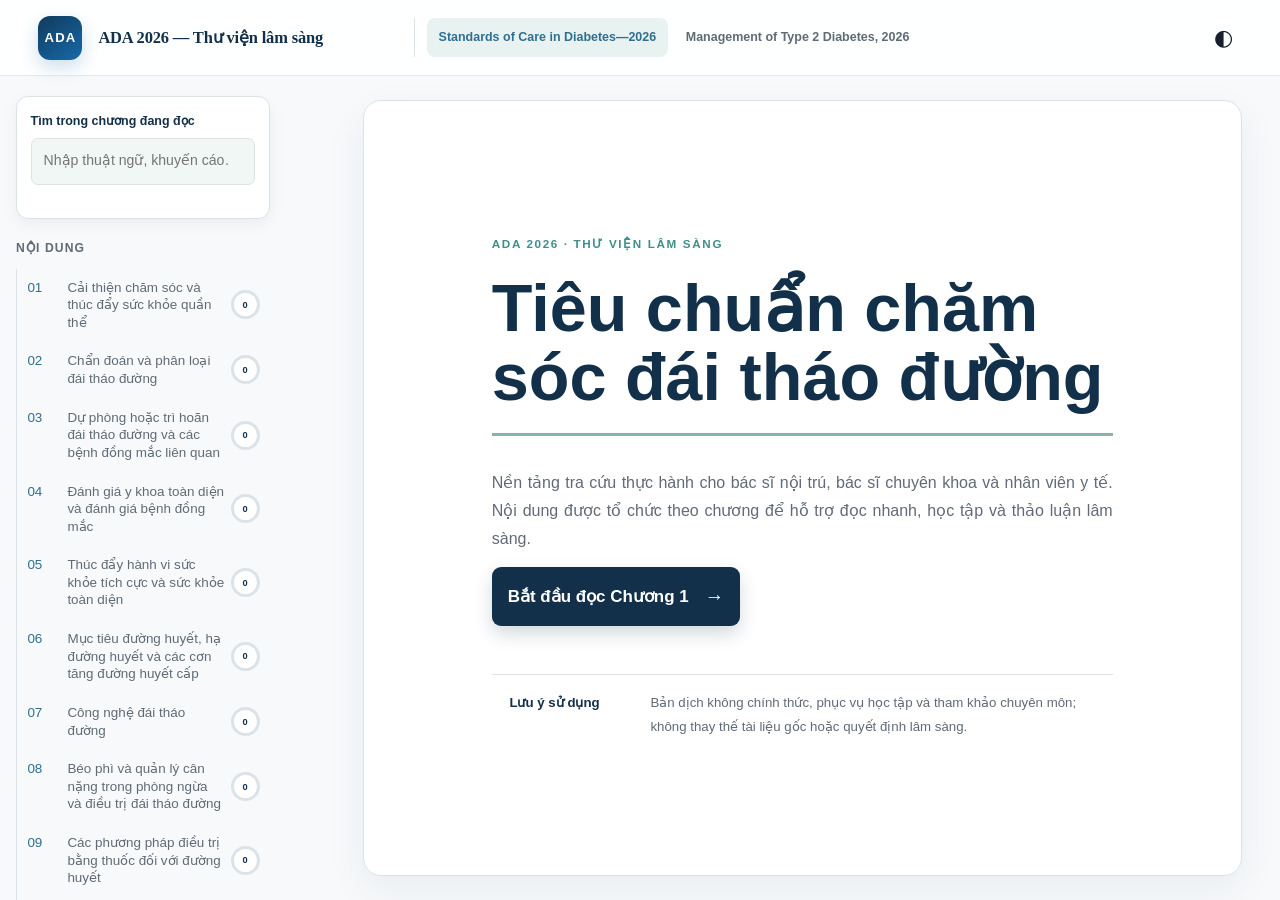
==== commit 42d79ad8: "Use precise source document titles in tabs" ====
--- a/index.html
+++ b/index.html
@@ -16,8 +16,8 @@
       <span><strong>ADA 2026 — Thư viện lâm sàng</strong></span>
     </a>
     <nav class="top-tabs" aria-label="Tài liệu">
-      <a class="top-tab active" href="#/">Tiêu chuẩn chăm sóc đái tháo đường</a>
-      <a class="top-tab" href="consensus.html">Đồng thuận ADA–EASD · Quản lý đái tháo đường típ 2</a>
+      <a class="top-tab active" href="#/">Standards of Care in Diabetes—2026</a>
+      <a class="top-tab" href="consensus.html" title="A Consensus Report by the American Diabetes Association (ADA) and the European Association for the Study of Diabetes (EASD)">Management of Type 2 Diabetes, 2026</a>
     </nav>
     <button class="theme-button" id="themeButton" aria-label="Đổi giao diện sáng tối">◐</button>
   </header>
@@ -62,3 +62,4 @@
 
 
 
+
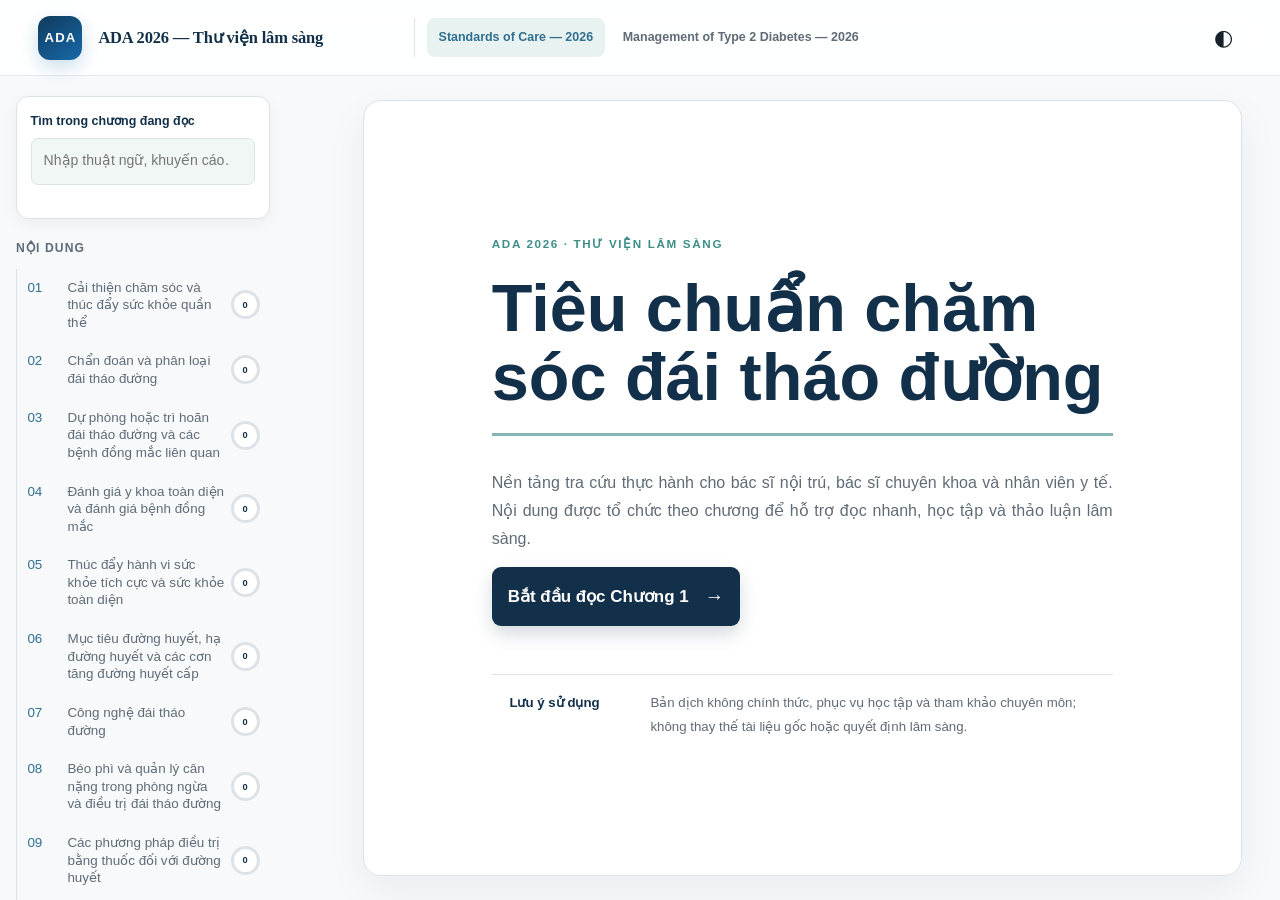
==== commit d2b283fd: "Simplify repeated document title wording" ====
--- a/index.html
+++ b/index.html
@@ -16,8 +16,8 @@
       <span><strong>ADA 2026 — Thư viện lâm sàng</strong></span>
     </a>
     <nav class="top-tabs" aria-label="Tài liệu">
-      <a class="top-tab active" href="#/">Standards of Care in Diabetes—2026</a>
-      <a class="top-tab" href="consensus.html" title="A Consensus Report by the American Diabetes Association (ADA) and the European Association for the Study of Diabetes (EASD)">Management of Type 2 Diabetes, 2026</a>
+      <a class="top-tab active" href="#/">Standards of Care — 2026</a>
+      <a class="top-tab" href="consensus.html" title="A Consensus Report by the American Diabetes Association (ADA) and the European Association for the Study of Diabetes (EASD)">Management of Type 2 Diabetes — 2026</a>
     </nav>
     <button class="theme-button" id="themeButton" aria-label="Đổi giao diện sáng tối">◐</button>
   </header>
@@ -63,3 +63,4 @@
 
 
 
+
